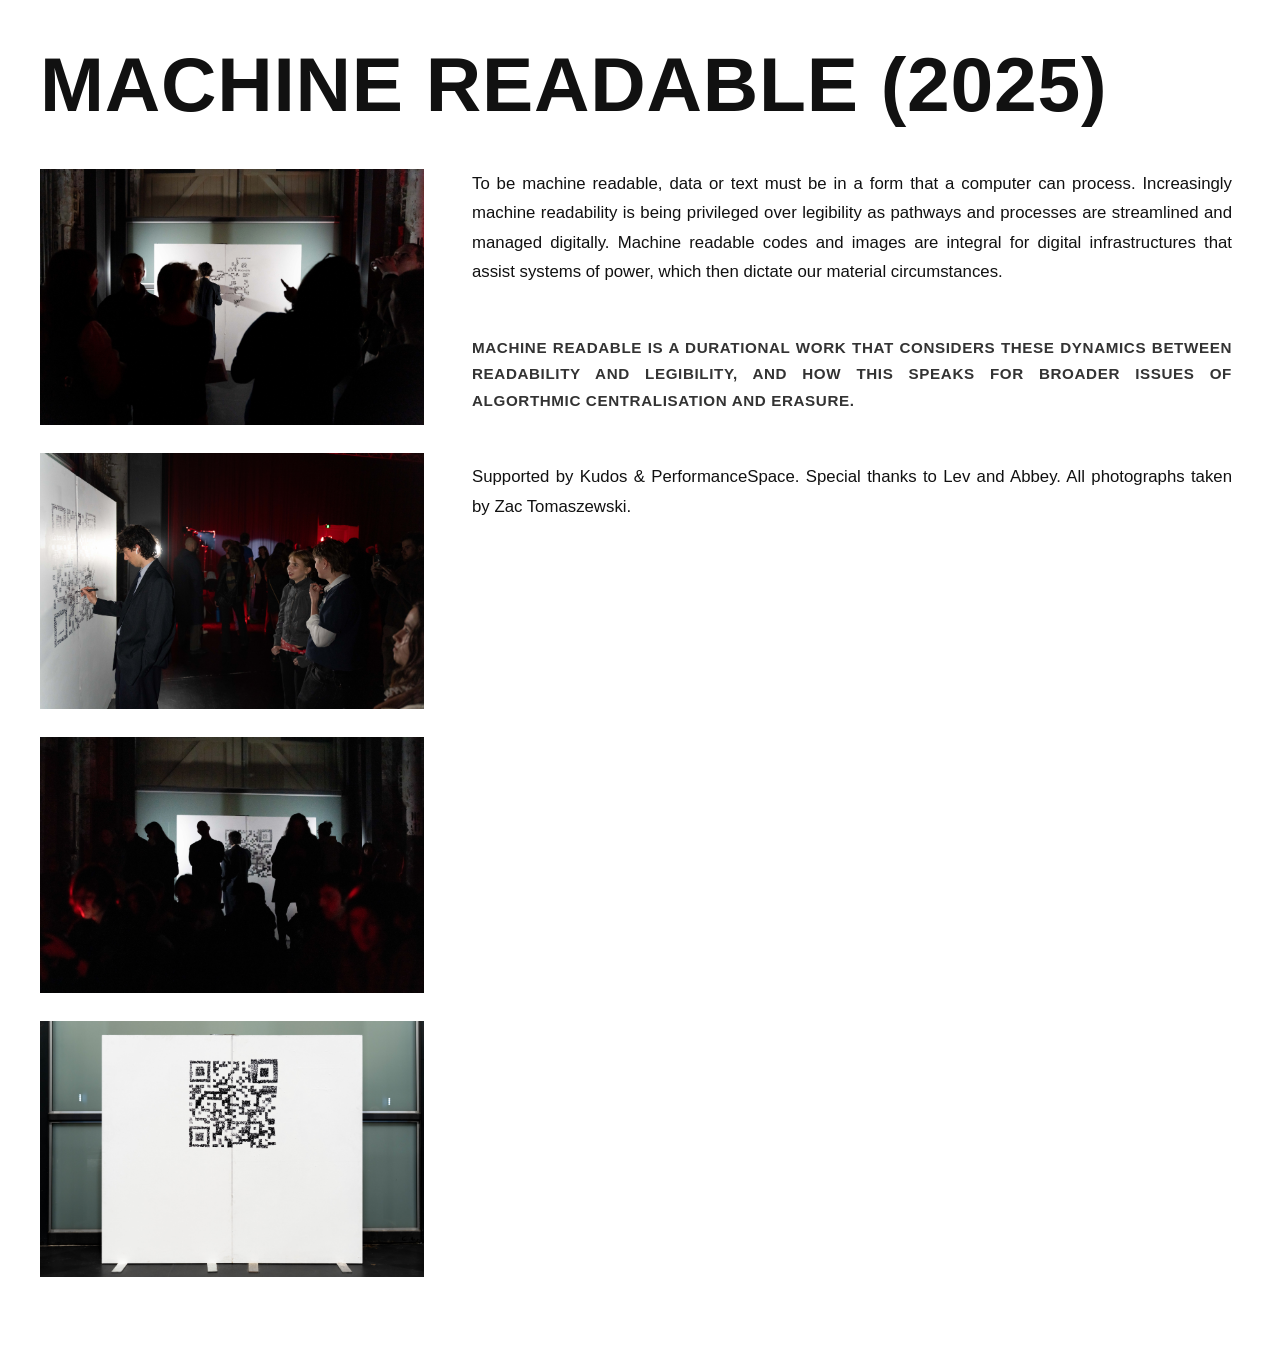
==== docs/index.html @ d9bef038 "commit changes" ====
<!DOCTYPE html>
<html lang="en">
<head>
  <meta charset="UTF-8" />
  <meta name="viewport" content="width=device-width, initial-scale=1.0"/>
  <title>Machine Readable (2025)</title>
  <link rel="stylesheet" href="style.css" />
</head>
<body>

  <header class="site-header">
    <h1>MACHINE READABLE (2025)</h1>
  </header>

  <main class="content">
    <section class="images">
      <img src="images/img1.jpg" alt="Installation view 1" />
      <img src="images/img2.jpg" alt="Installation view 2" />
      <img src="images/img3.jpg" alt="Installation view 3" />
      <img src="images/img4.jpg" alt="Installation view 4" />
    </section>

    <section class="text">
      <p>
        To be machine readable, data or text must be in a form that a computer
        can process. Increasingly machine readability is being privileged over
        legibility as pathways and processes are streamlined and managed digitally.
        Machine readable codes and images are integral for digital infrastructures
        that assist systems of power, which then dictate our material circumstances.
      </p>

      <p class="highlight">
        Machine Readable is a durational work that considers these dynamics between
        readability and legibility, and how this speaks for broader issues
        of algorthmic centralisation and erasure.
      </p>

      <p>
       Supported by Kudos & PerformanceSpace. Special thanks to Lev and Abbey. All photographs taken by Zac Tomaszewski.
      </p>
    </section>
  </main>


  <!-- Image Viewer Modal -->
<div id="image-modal" class="modal">
  <div class="modal-window">
    <div class="modal-header">
      <span>Image Viewer</span>
      <button id="close-modal">×</button>
    </div>
    <div class="modal-body">
      <img id="modal-image" src="" alt="" />
    </div>
  </div>
</div>

<script>
  const modal = document.getElementById("image-modal");
  const modalImg = document.getElementById("modal-image");
  const closeBtn = document.getElementById("close-modal");

  document.querySelectorAll(".images img").forEach(img => {
    img.addEventListener("click", () => {
      modalImg.src = img.src;
      modal.style.display = "flex";
    });
  });

  closeBtn.addEventListener("click", () => {
    modal.style.display = "none";
    modalImg.src = "";
  });

  modal.addEventListener("click", (e) => {
    if (e.target === modal) {
      modal.style.display = "none";
      modalImg.src = "";
    }
  });
</script>

</body>
</html>
---- docs/style.css ----
/* =====================
   RESET
===================== */
* {
  margin: 0;
  padding: 0;
  box-sizing: border-box;
}

/* =====================
   BASE / TYPOGRAPHY
===================== */
@import url('https://fonts.googleapis.com/css2?family=Inter:opsz,wght@14..32,400;14..32,500;14..32,600;14..32,700&display=swap');

body {
  font-family: 'Inter', Helvetica, Arial, sans-serif;
  color: #111;
  background: #fff;
  min-height: 100vh;
  -webkit-font-smoothing: antialiased;
}

/* =====================
   HEADER
===================== */
.site-header {
  padding: 40px;
}

.site-header h1 {
  font-size: clamp(2.6rem, 6vw, 5rem);
  font-weight: 700;
  letter-spacing: 0.01em;
}

/* =====================
   LAYOUT
===================== */
.content {
  display: grid;
  grid-template-columns: 1fr 2fr;
  gap: 48px;
  padding: 0 40px 80px;
  align-items: start;
}

/* =====================
   IMAGES COLUMN
===================== */
.images {
  display: flex;
  flex-direction: column;
  gap: 28px;
}

.images img {
  width: 100%;
  height: auto;
  display: block;
  cursor: pointer;
}

/* =====================
   TEXT COLUMN (STICKY)
===================== */
.text {
  position: sticky;
  top: 40px;
  max-width: 760px;
  font-size: 1.05rem;
  line-height: 1.75;
  text-align: justify;
}

.text p {
  margin-bottom: 48px;
}

.text .highlight {
  font-weight: 600;
  letter-spacing: 0.04em;
  text-transform: uppercase;
  font-size: 0.95rem;
  color: #333;
}

/* =====================
   MODAL (RETRO WINDOW)
===================== */
.modal {
  display: none;
  position: fixed;
  inset: 0;
  background: rgba(0,0,0,0.35);
  justify-content: center;
  align-items: center;
  z-index: 999;
}

.modal-window {
  background: #f5f5f5;
  border: 1px solid #000;
  width: min(900px, 90vw);
  box-shadow: 4px 4px 0 #000;
}

.modal-header {
  display: flex;
  justify-content: space-between;
  align-items: center;
  padding: 6px 10px;
  font-size: 0.8rem;
  font-weight: 600;
  background: #e0e0e0;
  border-bottom: 1px solid #000;
}

.modal-header button {
  background: none;
  border: none;
  font-size: 1rem;
  cursor: pointer;
}

.modal-body {
  padding: 12px;
}

.modal-body img {
  width: 100%;
  height: auto;
  display: block;
}

/* =====================
   RESPONSIVE
===================== */
@media (max-width: 900px) {
  .content {
    grid-template-columns: 1fr;
  }

  .text {
    position: static;
  }

  .site-header {
    padding: 24px;
  }

  .content {
    padding: 0 24px 48px;
  }
}
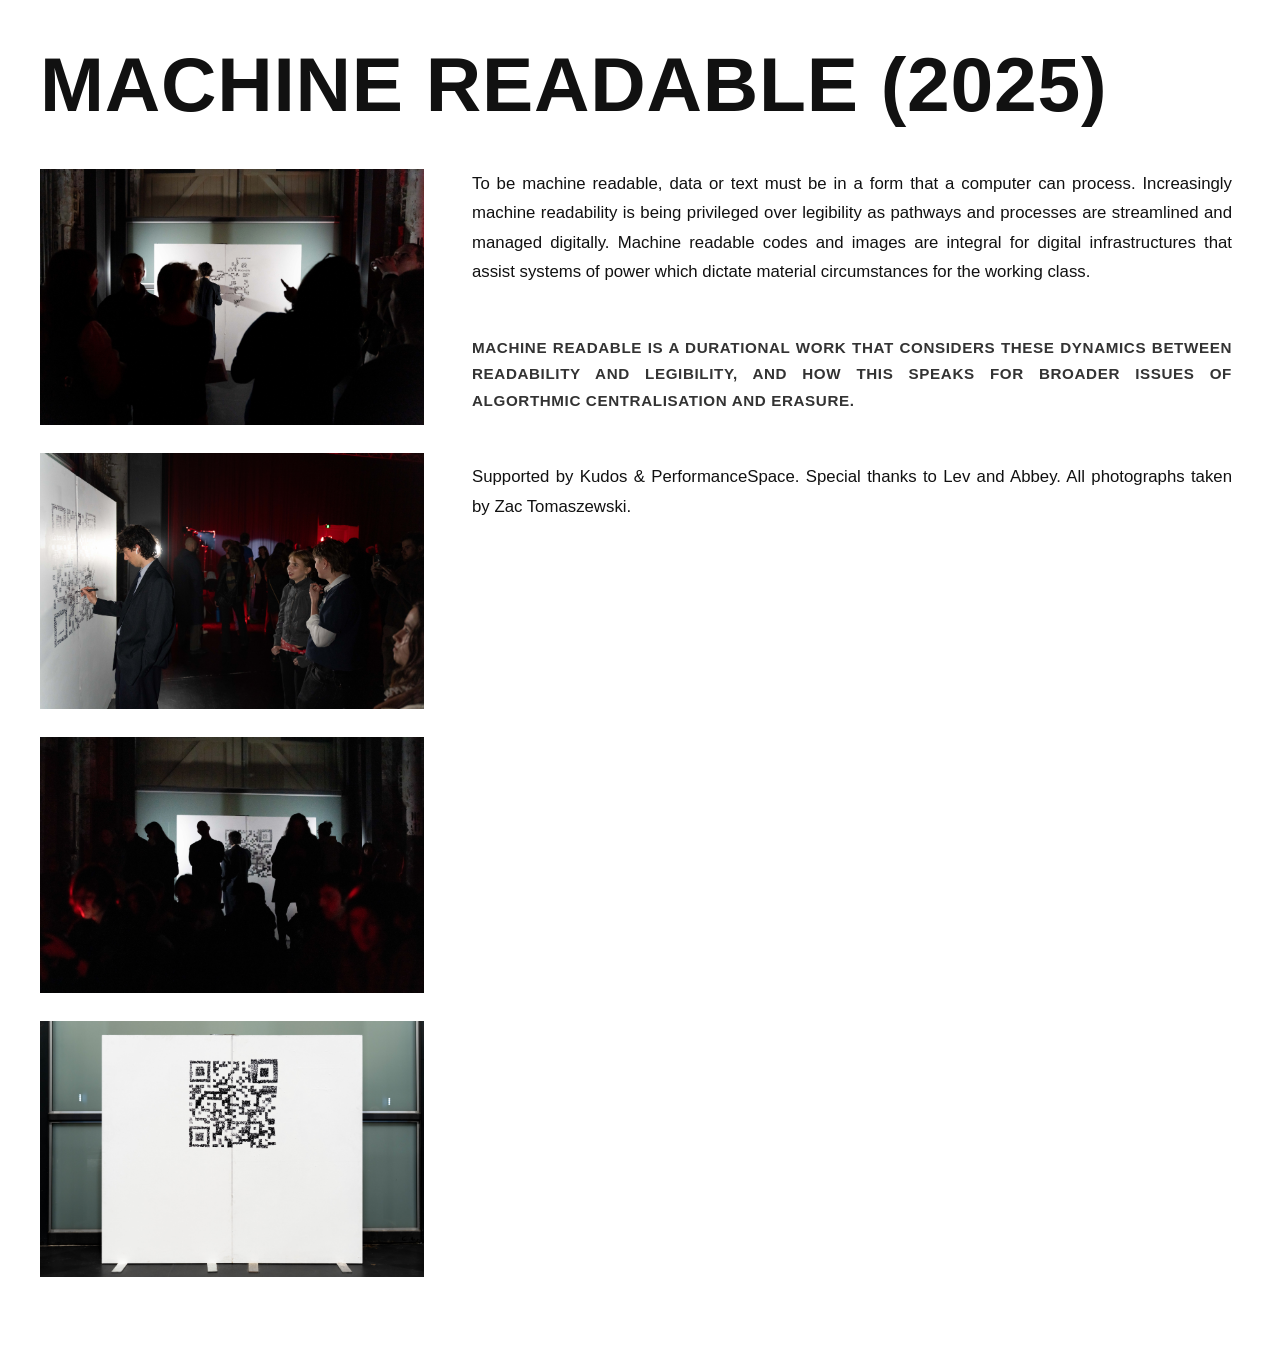
==== commit 812aaf1f: "commit changes" ====
--- a/docs/index.html
+++ b/docs/index.html
@@ -26,7 +26,7 @@
         can process. Increasingly machine readability is being privileged over
         legibility as pathways and processes are streamlined and managed digitally.
         Machine readable codes and images are integral for digital infrastructures
-        that assist systems of power, which then dictate our material circumstances.
+        that assist systems of power which dictate material circumstances for the working class.
       </p>
 
       <p class="highlight">
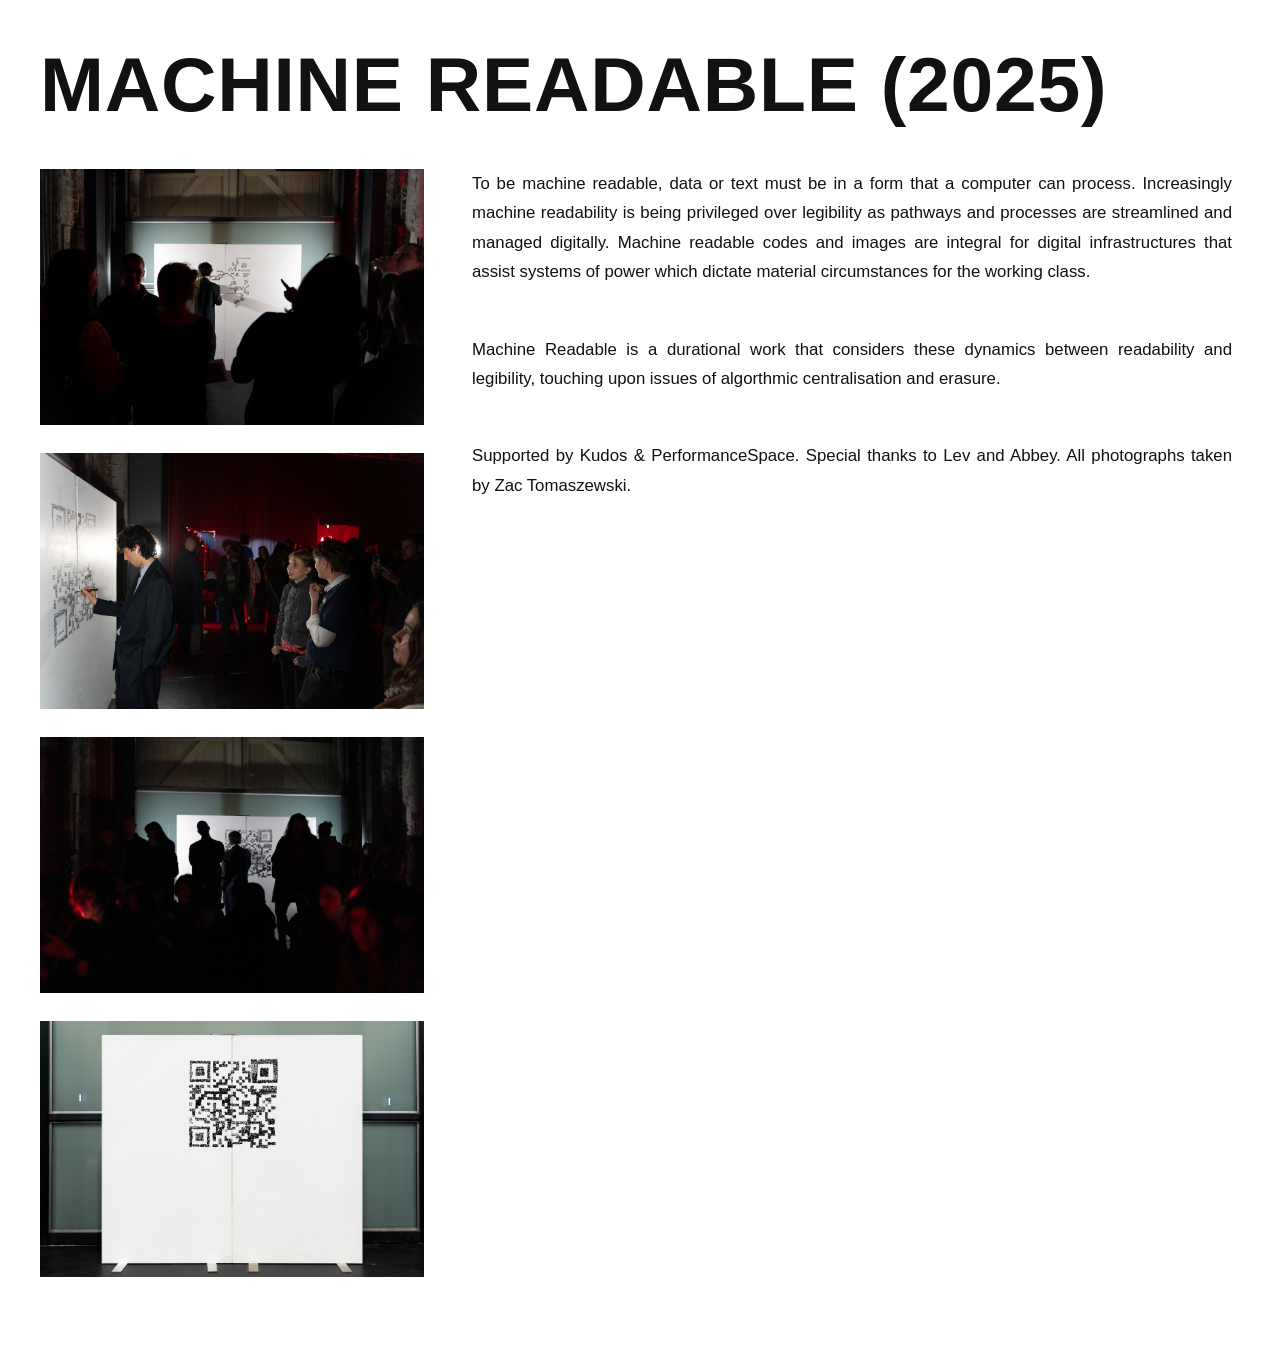
==== commit b61b4210: "commit changes" ====
--- a/docs/index.html
+++ b/docs/index.html
@@ -29,10 +29,9 @@
         that assist systems of power which dictate material circumstances for the working class.
       </p>
 
-      <p class="highlight">
+      <p>
         Machine Readable is a durational work that considers these dynamics between
-        readability and legibility, and how this speaks for broader issues
-        of algorthmic centralisation and erasure.
+        readability and legibility, touching upon issues of algorthmic centralisation and erasure.
       </p>
 
       <p>
--- a/docs/style.css
+++ b/docs/style.css
@@ -21,16 +21,21 @@
 }
 
 /* =====================
-   HEADER
+   STICKY TITLE (SEPARATE)
 ===================== */
 .site-header {
+  position: sticky;
+  top: 0;
+  background: #fff;
   padding: 40px;
+  z-index: 100;
 }
 
 .site-header h1 {
   font-size: clamp(2.6rem, 6vw, 5rem);
   font-weight: 700;
   letter-spacing: 0.01em;
+  text-align: left;
 }
 
 /* =====================
